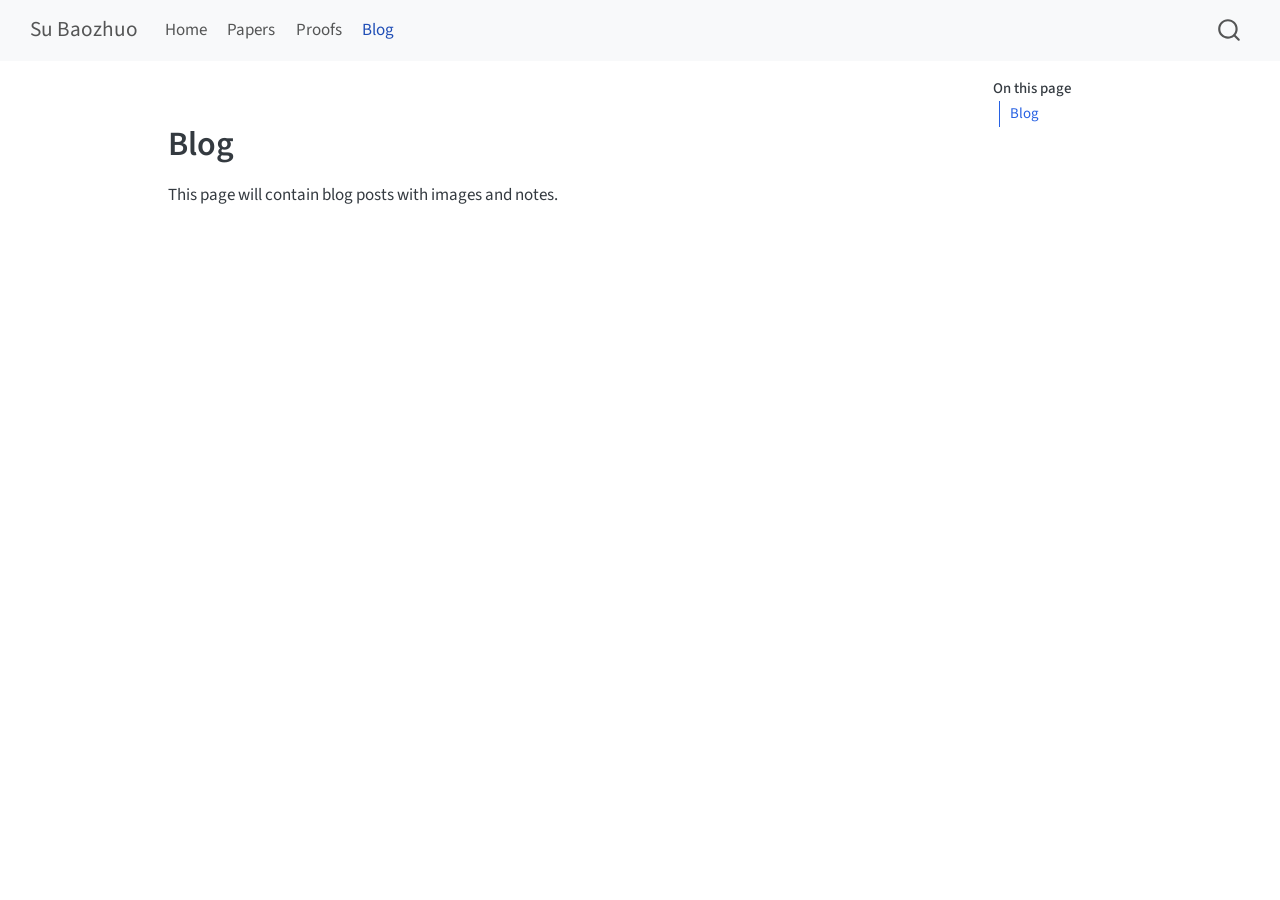
==== docs/blog.html @ 8534a6cc "Initial site" ====
<!DOCTYPE html>
<html xmlns="http://www.w3.org/1999/xhtml" lang="en" xml:lang="en"><head>

<meta charset="utf-8">
<meta name="generator" content="quarto-1.9.36">

<meta name="viewport" content="width=device-width, initial-scale=1.0, user-scalable=yes">


<title>blog – Su Baozhuo</title>
<style>
/* Default styles provided by pandoc.
** See https://pandoc.org/MANUAL.html#variables-for-html for config info.
*/
code{white-space: pre-wrap;}
span.smallcaps{font-variant: small-caps;}
div.columns{display: flex; gap: min(4vw, 1.5em);}
div.column{flex: auto; overflow-x: auto;}
div.hanging-indent{margin-left: 1.5em; text-indent: -1.5em;}
ul.task-list{list-style: none;}
ul.task-list li input[type="checkbox"] {
  width: 0.8em;
  margin: 0 0.8em 0.2em -1em; /* quarto-specific, see https://github.com/quarto-dev/quarto-cli/issues/4556 */ 
  vertical-align: middle;
}
</style>


<script src="site_libs/quarto-nav/quarto-nav.js"></script>
<script src="site_libs/quarto-nav/headroom.min.js"></script>
<script src="site_libs/clipboard/clipboard.min.js"></script>
<script src="site_libs/quarto-search/autocomplete.umd.js"></script>
<script src="site_libs/quarto-search/fuse.min.js"></script>
<script src="site_libs/quarto-search/quarto-search.js"></script>
<meta name="quarto:offset" content="./">
<script src="site_libs/quarto-html/quarto.js" type="module"></script>
<script src="site_libs/quarto-html/tabsets/tabsets.js" type="module"></script>
<script src="site_libs/quarto-html/popper.min.js"></script>
<script src="site_libs/quarto-html/tippy.umd.min.js"></script>
<script src="site_libs/quarto-html/anchor.min.js"></script>
<link href="site_libs/quarto-html/tippy.css" rel="stylesheet">
<link href="site_libs/quarto-html/quarto-syntax-highlighting-845c23b38eaddc0f92fda52bfe77a8c8.css" rel="stylesheet" id="quarto-text-highlighting-styles">
<script src="site_libs/bootstrap/bootstrap.min.js"></script>
<link href="site_libs/bootstrap/bootstrap-icons.css" rel="stylesheet">
<link href="site_libs/bootstrap/bootstrap-158031087360bce0ff56dc785ce39e06.min.css" rel="stylesheet" append-hash="true" id="quarto-bootstrap" data-mode="light">
<script id="quarto-search-options" type="application/json">{
  "location": "navbar",
  "copy-button": false,
  "collapse-after": 3,
  "panel-placement": "end",
  "type": "overlay",
  "limit": 50,
  "keyboard-shortcut": [
    "f",
    "/",
    "s"
  ],
  "show-item-context": false,
  "language": {
    "search-no-results-text": "No results",
    "search-matching-documents-text": "matching documents",
    "search-copy-link-title": "Copy link to search",
    "search-hide-matches-text": "Hide additional matches",
    "search-more-match-text": "more match in this document",
    "search-more-matches-text": "more matches in this document",
    "search-clear-button-title": "Clear",
    "search-text-placeholder": "",
    "search-detached-cancel-button-title": "Cancel",
    "search-submit-button-title": "Submit",
    "search-label": "Search"
  }
}</script>


</head>

<body class="nav-fixed quarto-light">

<div id="quarto-search-results"></div>
  <header id="quarto-header" class="headroom fixed-top">
    <nav class="navbar navbar-expand-lg " data-bs-theme="dark">
      <div class="navbar-container container-fluid">
      <div class="navbar-brand-container mx-auto">
    <a class="navbar-brand" href="./index.html">
    <span class="navbar-title">Su Baozhuo</span>
    </a>
  </div>
            <div id="quarto-search" class="" title="Search"></div>
          <button class="navbar-toggler" type="button" data-bs-toggle="collapse" data-bs-target="#navbarCollapse" aria-controls="navbarCollapse" role="menu" aria-expanded="false" aria-label="Toggle navigation" onclick="if (window.quartoToggleHeadroom) { window.quartoToggleHeadroom(); }">
  <span class="navbar-toggler-icon"></span>
</button>
          <div class="collapse navbar-collapse" id="navbarCollapse">
            <ul class="navbar-nav navbar-nav-scroll me-auto">
  <li class="nav-item">
    <a class="nav-link" href="./index.html"> 
<span class="menu-text">Home</span></a>
  </li>  
  <li class="nav-item">
    <a class="nav-link" href="./papers.html"> 
<span class="menu-text">Papers</span></a>
  </li>  
  <li class="nav-item">
    <a class="nav-link" href="./proofs.html"> 
<span class="menu-text">Proofs</span></a>
  </li>  
  <li class="nav-item">
    <a class="nav-link active" href="./blog.html" aria-current="page"> 
<span class="menu-text">Blog</span></a>
  </li>  
</ul>
          </div> <!-- /navcollapse -->
            <div class="quarto-navbar-tools">
</div>
      </div> <!-- /container-fluid -->
    </nav>
</header>
<!-- content -->
<div id="quarto-content" class="quarto-container page-columns page-rows-contents page-layout-article page-navbar">
<!-- sidebar -->
<!-- margin-sidebar -->
    <div id="quarto-margin-sidebar" class="sidebar margin-sidebar">
        <nav id="TOC" role="doc-toc" class="toc-active">
    <h2 id="toc-title">On this page</h2>
   
  <ul>
  <li><a href="#blog" id="toc-blog" class="nav-link active" data-scroll-target="#blog">Blog</a></li>
  </ul>
</nav>
    </div>
<!-- main -->
<main class="content" id="quarto-document-content"><header id="title-block-header" class="quarto-title-block"></header>




<section id="blog" class="level1">
<h1>Blog</h1>
<p>This page will contain blog posts with images and notes.</p>


</section>

</main> <!-- /main -->
<script id="quarto-html-after-body" type="application/javascript">
  window.document.addEventListener("DOMContentLoaded", function (event) {
    const icon = "";
    const anchorJS = new window.AnchorJS();
    anchorJS.options = {
      placement: 'right',
      icon: icon
    };
    anchorJS.add('.anchored');
    const isCodeAnnotation = (el) => {
      for (const clz of el.classList) {
        if (clz.startsWith('code-annotation-')) {                     
          return true;
        }
      }
      return false;
    }
    const onCopySuccess = function(e) {
      // button target
      const button = e.trigger;
      // don't keep focus
      button.blur();
      // flash "checked"
      button.classList.add('code-copy-button-checked');
      var currentTitle = button.getAttribute("title");
      button.setAttribute("title", "Copied!");
      let tooltip;
      if (window.bootstrap) {
        button.setAttribute("data-bs-toggle", "tooltip");
        button.setAttribute("data-bs-placement", "left");
        button.setAttribute("data-bs-title", "Copied!");
        tooltip = new bootstrap.Tooltip(button, 
          { trigger: "manual", 
            customClass: "code-copy-button-tooltip",
            offset: [0, -8]});
        tooltip.show();    
      }
      setTimeout(function() {
        if (tooltip) {
          tooltip.hide();
          button.removeAttribute("data-bs-title");
          button.removeAttribute("data-bs-toggle");
          button.removeAttribute("data-bs-placement");
        }
        button.setAttribute("title", currentTitle);
        button.classList.remove('code-copy-button-checked');
      }, 1000);
      // clear code selection
      e.clearSelection();
    }
    const getTextToCopy = function(trigger) {
      const outerScaffold = trigger.parentElement.cloneNode(true);
      const codeEl = outerScaffold.querySelector('code');
      for (const childEl of codeEl.children) {
        if (isCodeAnnotation(childEl)) {
          childEl.remove();
        }
      }
      return codeEl.innerText;
    }
    const clipboard = new window.ClipboardJS('.code-copy-button:not([data-in-quarto-modal])', {
      text: getTextToCopy
    });
    clipboard.on('success', onCopySuccess);
    if (window.document.getElementById('quarto-embedded-source-code-modal')) {
      const clipboardModal = new window.ClipboardJS('.code-copy-button[data-in-quarto-modal]', {
        text: getTextToCopy,
        container: window.document.getElementById('quarto-embedded-source-code-modal')
      });
      clipboardModal.on('success', onCopySuccess);
    }
      var localhostRegex = new RegExp(/^(?:http|https):\/\/localhost\:?[0-9]*\//);
      var mailtoRegex = new RegExp(/^mailto:/);
        var filterRegex = new RegExp('/' + window.location.host + '/');
      var isInternal = (href) => {
          return filterRegex.test(href) || localhostRegex.test(href) || mailtoRegex.test(href);
      }
      // Inspect non-navigation links and adorn them if external
     var links = window.document.querySelectorAll('a[href]:not(.nav-link):not(.navbar-brand):not(.toc-action):not(.sidebar-link):not(.sidebar-item-toggle):not(.pagination-link):not(.no-external):not([aria-hidden]):not(.dropdown-item):not(.quarto-navigation-tool):not(.about-link)');
      for (var i=0; i<links.length; i++) {
        const link = links[i];
        if (!isInternal(link.href)) {
          // undo the damage that might have been done by quarto-nav.js in the case of
          // links that we want to consider external
          if (link.dataset.originalHref !== undefined) {
            link.href = link.dataset.originalHref;
          }
        }
      }
    function tippyHover(el, contentFn, onTriggerFn, onUntriggerFn) {
      const config = {
        allowHTML: true,
        maxWidth: 500,
        delay: 100,
        arrow: false,
        appendTo: function(el) {
            return el.parentElement;
        },
        interactive: true,
        interactiveBorder: 10,
        theme: 'quarto',
        placement: 'bottom-start',
      };
      if (contentFn) {
        config.content = contentFn;
      }
      if (onTriggerFn) {
        config.onTrigger = onTriggerFn;
      }
      if (onUntriggerFn) {
        config.onUntrigger = onUntriggerFn;
      }
      window.tippy(el, config); 
    }
    const noterefs = window.document.querySelectorAll('a[role="doc-noteref"]');
    for (var i=0; i<noterefs.length; i++) {
      const ref = noterefs[i];
      tippyHover(ref, function() {
        // use id or data attribute instead here
        let href = ref.getAttribute('data-footnote-href') || ref.getAttribute('href');
        try { href = new URL(href).hash; } catch {}
        const id = href.replace(/^#\/?/, "");
        const note = window.document.getElementById(id);
        if (note) {
          return note.innerHTML;
        } else {
          return "";
        }
      });
    }
    const xrefs = window.document.querySelectorAll('a.quarto-xref');
    const processXRef = (id, note) => {
      // Strip column container classes
      const stripColumnClz = (el) => {
        el.classList.remove("page-full", "page-columns");
        if (el.children) {
          for (const child of el.children) {
            stripColumnClz(child);
          }
        }
      }
      stripColumnClz(note)
      if (id === null || id.startsWith('sec-')) {
        // Special case sections, only their first couple elements
        const container = document.createElement("div");
        if (note.children && note.children.length > 2) {
          container.appendChild(note.children[0].cloneNode(true));
          for (let i = 1; i < note.children.length; i++) {
            const child = note.children[i];
            if (child.tagName === "P" && child.innerText === "") {
              continue;
            } else {
              container.appendChild(child.cloneNode(true));
              break;
            }
          }
          if (window.Quarto?.typesetMath) {
            window.Quarto.typesetMath(container);
          }
          return container.innerHTML
        } else {
          if (window.Quarto?.typesetMath) {
            window.Quarto.typesetMath(note);
          }
          return note.innerHTML;
        }
      } else {
        // Remove any anchor links if they are present
        const anchorLink = note.querySelector('a.anchorjs-link');
        if (anchorLink) {
          anchorLink.remove();
        }
        if (window.Quarto?.typesetMath) {
          window.Quarto.typesetMath(note);
        }
        if (note.classList.contains("callout")) {
          return note.outerHTML;
        } else {
          return note.innerHTML;
        }
      }
    }
    for (var i=0; i<xrefs.length; i++) {
      const xref = xrefs[i];
      tippyHover(xref, undefined, function(instance) {
        instance.disable();
        let url = xref.getAttribute('href');
        let hash = undefined; 
        if (url.startsWith('#')) {
          hash = url;
        } else {
          try { hash = new URL(url).hash; } catch {}
        }
        if (hash) {
          const id = hash.replace(/^#\/?/, "");
          const note = window.document.getElementById(id);
          if (note !== null) {
            try {
              const html = processXRef(id, note.cloneNode(true));
              instance.setContent(html);
            } finally {
              instance.enable();
              instance.show();
            }
          } else {
            // See if we can fetch this
            fetch(url.split('#')[0])
            .then(res => res.text())
            .then(html => {
              const parser = new DOMParser();
              const htmlDoc = parser.parseFromString(html, "text/html");
              const note = htmlDoc.getElementById(id);
              if (note !== null) {
                const html = processXRef(id, note);
                instance.setContent(html);
              } 
            }).finally(() => {
              instance.enable();
              instance.show();
            });
          }
        } else {
          // See if we can fetch a full url (with no hash to target)
          // This is a special case and we should probably do some content thinning / targeting
          fetch(url)
          .then(res => res.text())
          .then(html => {
            const parser = new DOMParser();
            const htmlDoc = parser.parseFromString(html, "text/html");
            const note = htmlDoc.querySelector('main.content');
            if (note !== null) {
              // This should only happen for chapter cross references
              // (since there is no id in the URL)
              // remove the first header
              if (note.children.length > 0 && note.children[0].tagName === "HEADER") {
                note.children[0].remove();
              }
              const html = processXRef(null, note);
              instance.setContent(html);
            } 
          }).finally(() => {
            instance.enable();
            instance.show();
          });
        }
      }, function(instance) {
      });
    }
        let selectedAnnoteEl;
        const selectorForAnnotation = ( cell, annotation) => {
          let cellAttr = 'data-code-cell="' + cell + '"';
          let lineAttr = 'data-code-annotation="' +  annotation + '"';
          const selector = 'span[' + cellAttr + '][' + lineAttr + ']';
          return selector;
        }
        const selectCodeLines = (annoteEl) => {
          const doc = window.document;
          const targetCell = annoteEl.getAttribute("data-target-cell");
          const targetAnnotation = annoteEl.getAttribute("data-target-annotation");
          const annoteSpan = window.document.querySelector(selectorForAnnotation(targetCell, targetAnnotation));
          const lines = annoteSpan.getAttribute("data-code-lines").split(",");
          const lineIds = lines.map((line) => {
            return targetCell + "-" + line;
          })
          let top = null;
          let height = null;
          let parent = null;
          if (lineIds.length > 0) {
              //compute the position of the single el (top and bottom and make a div)
              const el = window.document.getElementById(lineIds[0]);
              top = el.offsetTop;
              height = el.offsetHeight;
              parent = el.parentElement.parentElement;
            if (lineIds.length > 1) {
              const lastEl = window.document.getElementById(lineIds[lineIds.length - 1]);
              const bottom = lastEl.offsetTop + lastEl.offsetHeight;
              height = bottom - top;
            }
            if (top !== null && height !== null && parent !== null) {
              // cook up a div (if necessary) and position it 
              let div = window.document.getElementById("code-annotation-line-highlight");
              if (div === null) {
                div = window.document.createElement("div");
                div.setAttribute("id", "code-annotation-line-highlight");
                div.style.position = 'absolute';
                parent.appendChild(div);
              }
              div.style.top = top - 2 + "px";
              div.style.height = height + 4 + "px";
              div.style.left = 0;
              let gutterDiv = window.document.getElementById("code-annotation-line-highlight-gutter");
              if (gutterDiv === null) {
                gutterDiv = window.document.createElement("div");
                gutterDiv.setAttribute("id", "code-annotation-line-highlight-gutter");
                gutterDiv.style.position = 'absolute';
                const codeCell = window.document.getElementById(targetCell);
                const gutter = codeCell.querySelector('.code-annotation-gutter');
                gutter.appendChild(gutterDiv);
              }
              gutterDiv.style.top = top - 2 + "px";
              gutterDiv.style.height = height + 4 + "px";
            }
            selectedAnnoteEl = annoteEl;
          }
        };
        const unselectCodeLines = () => {
          const elementsIds = ["code-annotation-line-highlight", "code-annotation-line-highlight-gutter"];
          elementsIds.forEach((elId) => {
            const div = window.document.getElementById(elId);
            if (div) {
              div.remove();
            }
          });
          selectedAnnoteEl = undefined;
        };
          // Handle positioning of the toggle
      window.addEventListener(
        "resize",
        throttle(() => {
          elRect = undefined;
          if (selectedAnnoteEl) {
            selectCodeLines(selectedAnnoteEl);
          }
        }, 10)
      );
      function throttle(fn, ms) {
      let throttle = false;
      let timer;
        return (...args) => {
          if(!throttle) { // first call gets through
              fn.apply(this, args);
              throttle = true;
          } else { // all the others get throttled
              if(timer) clearTimeout(timer); // cancel #2
              timer = setTimeout(() => {
                fn.apply(this, args);
                timer = throttle = false;
              }, ms);
          }
        };
      }
        // Attach click handler to the DT
        const annoteDls = window.document.querySelectorAll('dt[data-target-cell]');
        for (const annoteDlNode of annoteDls) {
          annoteDlNode.addEventListener('click', (event) => {
            const clickedEl = event.target;
            if (clickedEl !== selectedAnnoteEl) {
              unselectCodeLines();
              const activeEl = window.document.querySelector('dt[data-target-cell].code-annotation-active');
              if (activeEl) {
                activeEl.classList.remove('code-annotation-active');
              }
              selectCodeLines(clickedEl);
              clickedEl.classList.add('code-annotation-active');
            } else {
              // Unselect the line
              unselectCodeLines();
              clickedEl.classList.remove('code-annotation-active');
            }
          });
        }
    const findCites = (el) => {
      const parentEl = el.parentElement;
      if (parentEl) {
        const cites = parentEl.dataset.cites;
        if (cites) {
          return {
            el,
            cites: cites.split(' ')
          };
        } else {
          return findCites(el.parentElement)
        }
      } else {
        return undefined;
      }
    };
    var bibliorefs = window.document.querySelectorAll('a[role="doc-biblioref"]');
    for (var i=0; i<bibliorefs.length; i++) {
      const ref = bibliorefs[i];
      const citeInfo = findCites(ref);
      if (citeInfo) {
        tippyHover(citeInfo.el, function() {
          var popup = window.document.createElement('div');
          citeInfo.cites.forEach(function(cite) {
            var citeDiv = window.document.createElement('div');
            citeDiv.classList.add('hanging-indent');
            citeDiv.classList.add('csl-entry');
            var biblioDiv = window.document.getElementById('ref-' + cite);
            if (biblioDiv) {
              citeDiv.innerHTML = biblioDiv.innerHTML;
            }
            popup.appendChild(citeDiv);
          });
          return popup.innerHTML;
        });
      }
    }
  });
  </script>
</div> <!-- /content -->




</body></html>
---- docs/site_libs/quarto-html/tippy.css ----
.tippy-box[data-animation=fade][data-state=hidden]{opacity:0}[data-tippy-root]{max-width:calc(100vw - 10px)}.tippy-box{position:relative;background-color:#333;color:#fff;border-radius:4px;font-size:14px;line-height:1.4;white-space:normal;outline:0;transition-property:transform,visibility,opacity}.tippy-box[data-placement^=top]>.tippy-arrow{bottom:0}.tippy-box[data-placement^=top]>.tippy-arrow:before{bottom:-7px;left:0;border-width:8px 8px 0;border-top-color:initial;transform-origin:center top}.tippy-box[data-placement^=bottom]>.tippy-arrow{top:0}.tippy-box[data-placement^=bottom]>.tippy-arrow:before{top:-7px;left:0;border-width:0 8px 8px;border-bottom-color:initial;transform-origin:center bottom}.tippy-box[data-placement^=left]>.tippy-arrow{right:0}.tippy-box[data-placement^=left]>.tippy-arrow:before{border-width:8px 0 8px 8px;border-left-color:initial;right:-7px;transform-origin:center left}.tippy-box[data-placement^=right]>.tippy-arrow{left:0}.tippy-box[data-placement^=right]>.tippy-arrow:before{left:-7px;border-width:8px 8px 8px 0;border-right-color:initial;transform-origin:center right}.tippy-box[data-inertia][data-state=visible]{transition-timing-function:cubic-bezier(.54,1.5,.38,1.11)}.tippy-arrow{width:16px;height:16px;color:#333}.tippy-arrow:before{content:"";position:absolute;border-color:transparent;border-style:solid}.tippy-content{position:relative;padding:5px 9px;z-index:1}
---- docs/site_libs/quarto-html/quarto-syntax-highlighting-845c23b38eaddc0f92fda52bfe77a8c8.css ----
/* quarto syntax highlight colors */
:root {
  --quarto-hl-ot-color: #003B4F;
  --quarto-hl-at-color: #657422;
  --quarto-hl-ss-color: #20794D;
  --quarto-hl-an-color: #5E5E5E;
  --quarto-hl-fu-color: #4758AB;
  --quarto-hl-st-color: #20794D;
  --quarto-hl-cf-color: #003B4F;
  --quarto-hl-op-color: #5E5E5E;
  --quarto-hl-er-color: #AD0000;
  --quarto-hl-bn-color: #AD0000;
  --quarto-hl-al-color: #AD0000;
  --quarto-hl-va-color: #111111;
  --quarto-hl-bu-color: inherit;
  --quarto-hl-ex-color: inherit;
  --quarto-hl-pp-color: #AD0000;
  --quarto-hl-in-color: #5E5E5E;
  --quarto-hl-vs-color: #20794D;
  --quarto-hl-wa-color: #5E5E5E;
  --quarto-hl-do-color: #5E5E5E;
  --quarto-hl-im-color: #00769E;
  --quarto-hl-ch-color: #20794D;
  --quarto-hl-dt-color: #AD0000;
  --quarto-hl-fl-color: #AD0000;
  --quarto-hl-co-color: #5E5E5E;
  --quarto-hl-cv-color: #5E5E5E;
  --quarto-hl-cn-color: #8f5902;
  --quarto-hl-sc-color: #5E5E5E;
  --quarto-hl-dv-color: #AD0000;
  --quarto-hl-kw-color: #003B4F;
}

/* other quarto variables */
:root {
  --quarto-font-monospace: SFMono-Regular, Menlo, Monaco, Consolas, "Liberation Mono", "Courier New", monospace;
}

/* syntax highlight based on Pandoc's rules */
pre > code.sourceCode > span {
  color: #003B4F;
}

code.sourceCode > span {
  color: #003B4F;
}

div.sourceCode,
div.sourceCode pre.sourceCode {
  color: #003B4F;
}

/* Normal */
code span {
  color: #003B4F;
}

/* Alert */
code span.al {
  color: #AD0000;
  font-style: inherit;
}

/* Annotation */
code span.an {
  color: #5E5E5E;
  font-style: inherit;
}

/* Attribute */
code span.at {
  color: #657422;
  font-style: inherit;
}

/* BaseN */
code span.bn {
  color: #AD0000;
  font-style: inherit;
}

/* BuiltIn */
code span.bu {
  font-style: inherit;
}

/* ControlFlow */
code span.cf {
  color: #003B4F;
  font-weight: bold;
  font-style: inherit;
}

/* Char */
code span.ch {
  color: #20794D;
  font-style: inherit;
}

/* Constant */
code span.cn {
  color: #8f5902;
  font-style: inherit;
}

/* Comment */
code span.co {
  color: #5E5E5E;
  font-style: inherit;
}

/* CommentVar */
code span.cv {
  color: #5E5E5E;
  font-style: italic;
}

/* Documentation */
code span.do {
  color: #5E5E5E;
  font-style: italic;
}

/* DataType */
code span.dt {
  color: #AD0000;
  font-style: inherit;
}

/* DecVal */
code span.dv {
  color: #AD0000;
  font-style: inherit;
}

/* Error */
code span.er {
  color: #AD0000;
  font-style: inherit;
}

/* Extension */
code span.ex {
  font-style: inherit;
}

/* Float */
code span.fl {
  color: #AD0000;
  font-style: inherit;
}

/* Function */
code span.fu {
  color: #4758AB;
  font-style: inherit;
}

/* Import */
code span.im {
  color: #00769E;
  font-style: inherit;
}

/* Information */
code span.in {
  color: #5E5E5E;
  font-style: inherit;
}

/* Keyword */
code span.kw {
  color: #003B4F;
  font-weight: bold;
  font-style: inherit;
}

/* Operator */
code span.op {
  color: #5E5E5E;
  font-style: inherit;
}

/* Other */
code span.ot {
  color: #003B4F;
  font-style: inherit;
}

/* Preprocessor */
code span.pp {
  color: #AD0000;
  font-style: inherit;
}

/* SpecialChar */
code span.sc {
  color: #5E5E5E;
  font-style: inherit;
}

/* SpecialString */
code span.ss {
  color: #20794D;
  font-style: inherit;
}

/* String */
code span.st {
  color: #20794D;
  font-style: inherit;
}

/* Variable */
code span.va {
  color: #111111;
  font-style: inherit;
}

/* VerbatimString */
code span.vs {
  color: #20794D;
  font-style: inherit;
}

/* Warning */
code span.wa {
  color: #5E5E5E;
  font-style: italic;
}

.prevent-inlining {
  content: "</";
}

/*# sourceMappingURL=ac89f0bb514bba72461919f78549e31c.css.map */
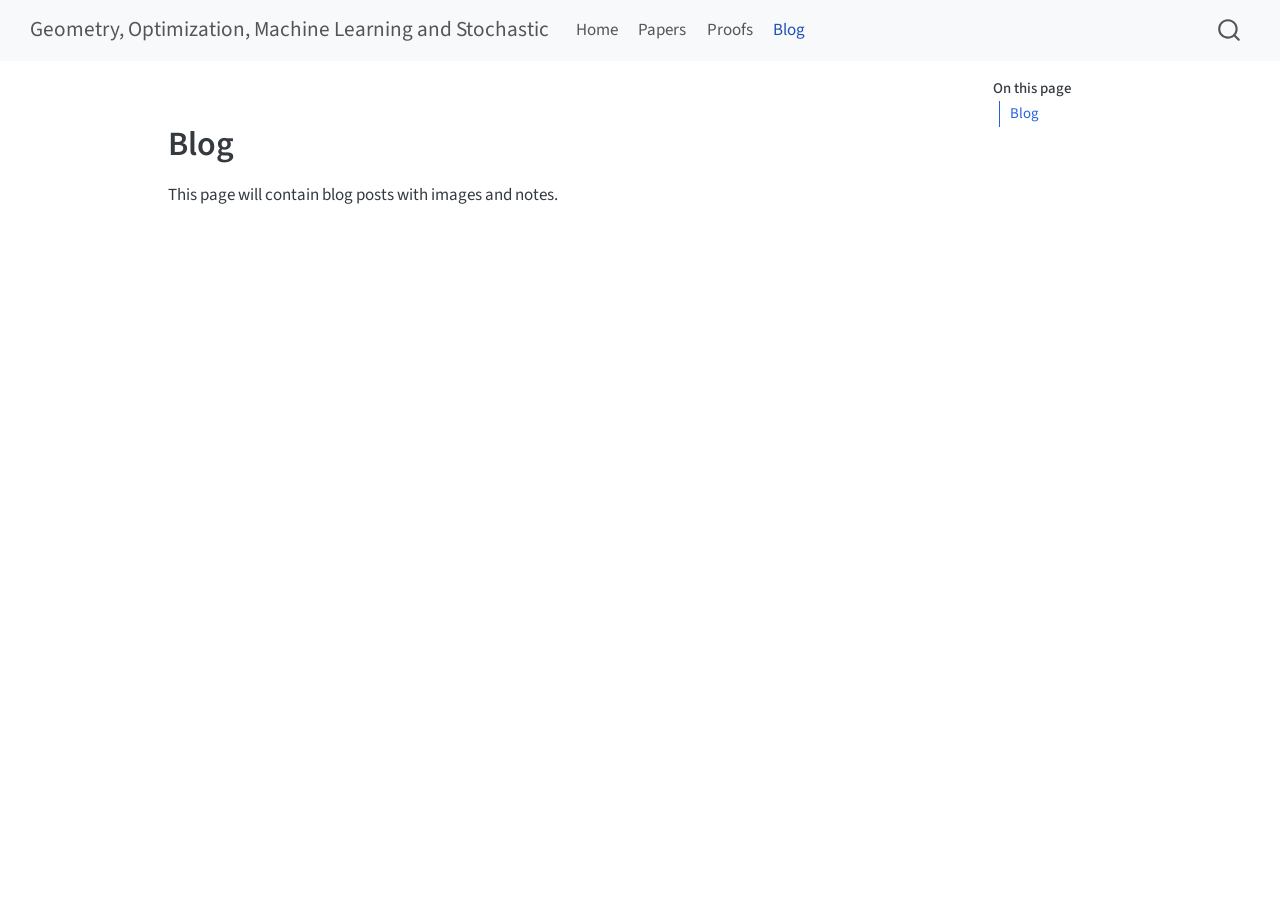
==== commit e8053b17: "Add NPJ paper" ====
--- a/docs/blog.html
+++ b/docs/blog.html
@@ -7,7 +7,7 @@
 <meta name="viewport" content="width=device-width, initial-scale=1.0, user-scalable=yes">
 
 
-<title>blog – Su Baozhuo</title>
+<title>blog – Geometry, Optimization, Machine Learning and Stochastic</title>
 <style>
 /* Default styles provided by pandoc.
 ** See https://pandoc.org/MANUAL.html#variables-for-html for config info.
@@ -82,7 +82,7 @@
       <div class="navbar-container container-fluid">
       <div class="navbar-brand-container mx-auto">
     <a class="navbar-brand" href="./index.html">
-    <span class="navbar-title">Su Baozhuo</span>
+    <span class="navbar-title">Geometry, Optimization, Machine Learning and Stochastic</span>
     </a>
   </div>
             <div id="quarto-search" class="" title="Search"></div>
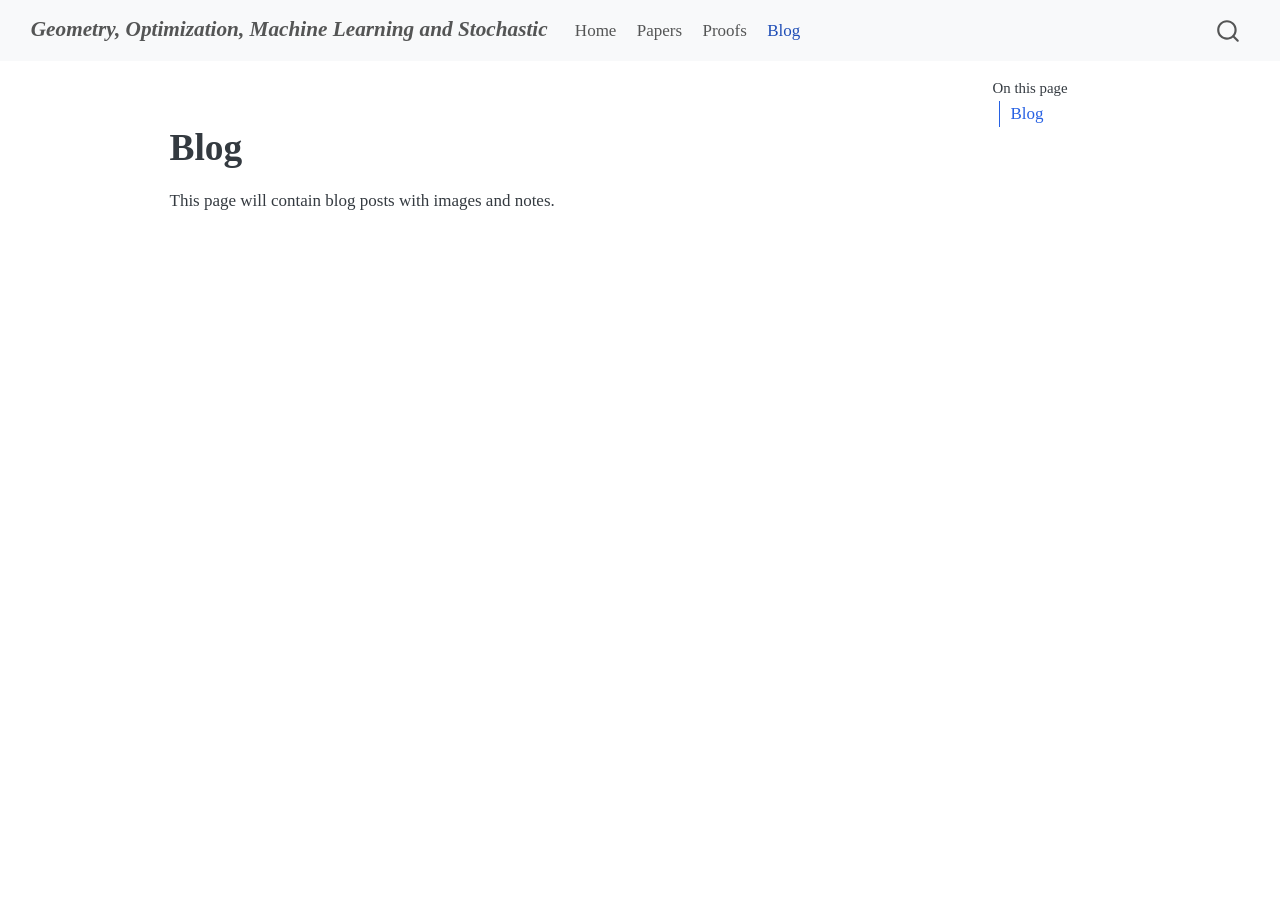
==== commit 4b8f8b08: "add profile phto and npj paper" ====
--- a/docs/blog.html
+++ b/docs/blog.html
@@ -72,6 +72,7 @@
 }</script>
 
 
+<link rel="stylesheet" href="style.css">
 </head>
 
 <body class="nav-fixed quarto-light">
--- a/docs/style.css
+++ b/docs/style.css
@@ -0,0 +1,56 @@
+body {
+    font-family: "Times New Roman", serif;
+    font-size: 18px;
+  }
+  
+  h1, h2, h3, h4 {
+    font-family: "Georgia", "Times New Roman", serif;
+  }
+  
+  h1 {
+    font-size: 2.2rem;
+  }
+  
+  h2 {
+    font-size: 1.6rem;
+  }
+  
+  h3 {
+    font-size: 1.3rem;
+  }
+  
+  p, li {
+    font-size: 1rem;
+  }
+  
+  .quarto-title-block .title,
+  h1.title {
+    font-family: "Georgia", "Times New Roman", serif;
+    font-size: 2.4rem;
+    font-weight: 700;
+  }
+  
+  .navbar-brand {
+    font-style: italic;
+    font-weight: 700;
+  }
+
+  .navbar-nav {
+    font-size: 1rem;
+  }
+
+  .home-hero {
+    display: flex;
+    align-items: flex-start;
+    gap: 24px;
+    margin-top: 12px;
+  }
+
+  .home-photo {
+    width: 180px;
+    max-width: 100%;
+    border-radius: 12px;
+  }
+  .home-text {
+    flex: 1;
+  }
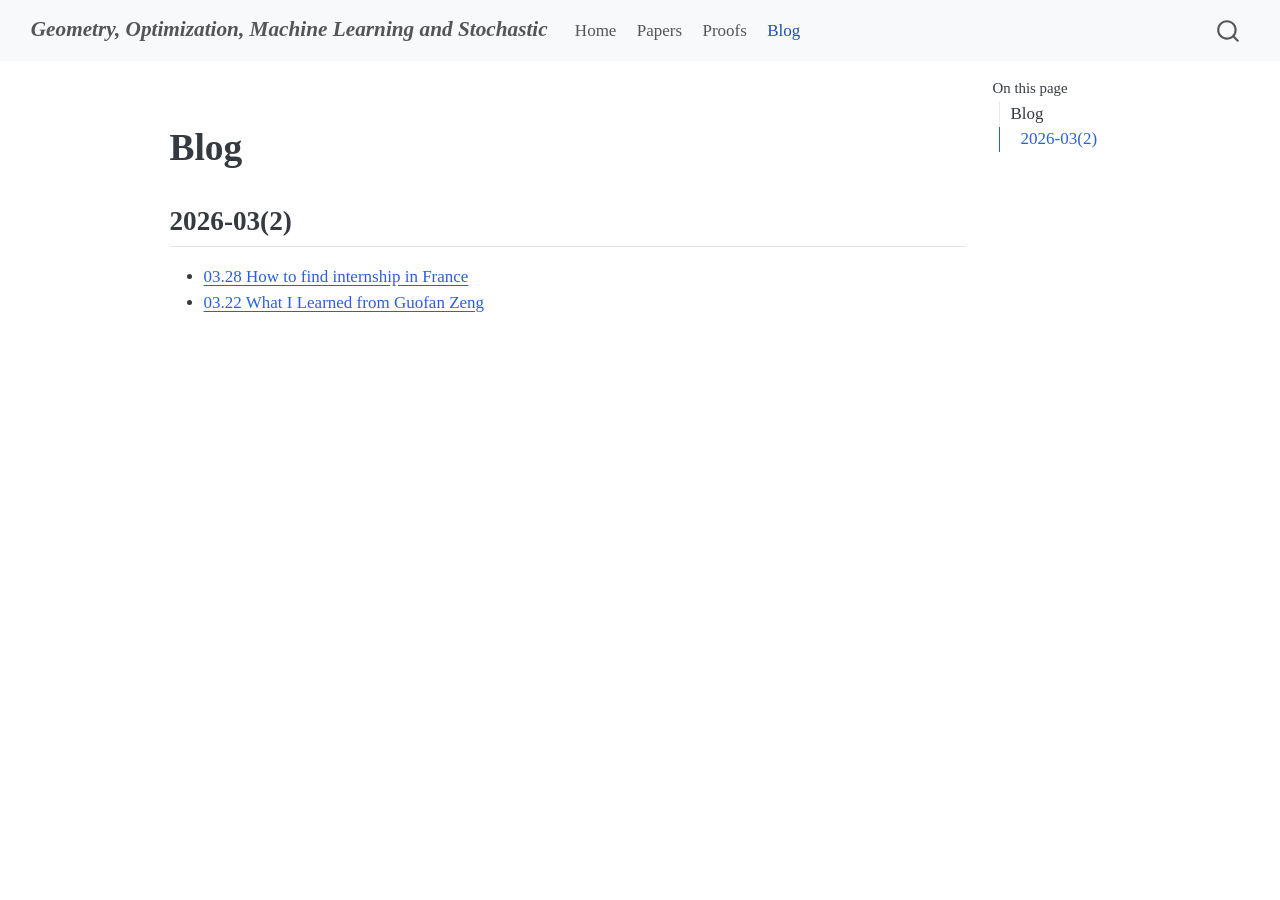
==== commit 4a2eeb9c: "add blog 2026-03-28" ====
--- a/docs/blog.html
+++ b/docs/blog.html
@@ -124,7 +124,10 @@
     <h2 id="toc-title">On this page</h2>
    
   <ul>
-  <li><a href="#blog" id="toc-blog" class="nav-link active" data-scroll-target="#blog">Blog</a></li>
+  <li><a href="#blog" id="toc-blog" class="nav-link active" data-scroll-target="#blog">Blog</a>
+  <ul class="collapse">
+  <li><a href="#section" id="toc-section" class="nav-link" data-scroll-target="#section">2026-03(2)</a></li>
+  </ul></li>
   </ul>
 </nav>
     </div>
@@ -136,9 +139,15 @@
 
 <section id="blog" class="level1">
 <h1>Blog</h1>
-<p>This page will contain blog posts with images and notes.</p>
-
-
+<section id="section" class="level2">
+<h2 class="anchored" data-anchor-id="section">2026-03(2)</h2>
+<ul>
+<li><a href="./blog/2026-03-25.html">03.28 How to find internship in France</a></li>
+<li><a href="./blog/2026-03-22.html">03.22 What I Learned from Guofan Zeng</a></li>
+</ul>
+
+
+</section>
 </section>
 
 </main> <!-- /main -->
--- a/docs/style.css
+++ b/docs/style.css
@@ -39,18 +39,39 @@
     font-size: 1rem;
   }
 
+
   .home-hero {
     display: flex;
     align-items: flex-start;
     gap: 24px;
     margin-top: 12px;
+    flex-wrap: wrap;
   }
 
   .home-photo {
-    width: 180px;
+    width: 360px;
     max-width: 100%;
     border-radius: 12px;
+    display: block;
   }
+ 
+ 
+  .home-images{
+    display: flex;
+    flex-direction: row;
+    gap: 12px;
+    margin-top: -20px;
+    margin-left: -10px;
+    flex-wrap: wrap;
+ }
+
+
+
   .home-text {
     flex: 1;
+  }
+  .paper-title{
+    font-size: 1.5rem;
+    line-height: 1.3;
+    margin-bottom: 0.5rem;
   }
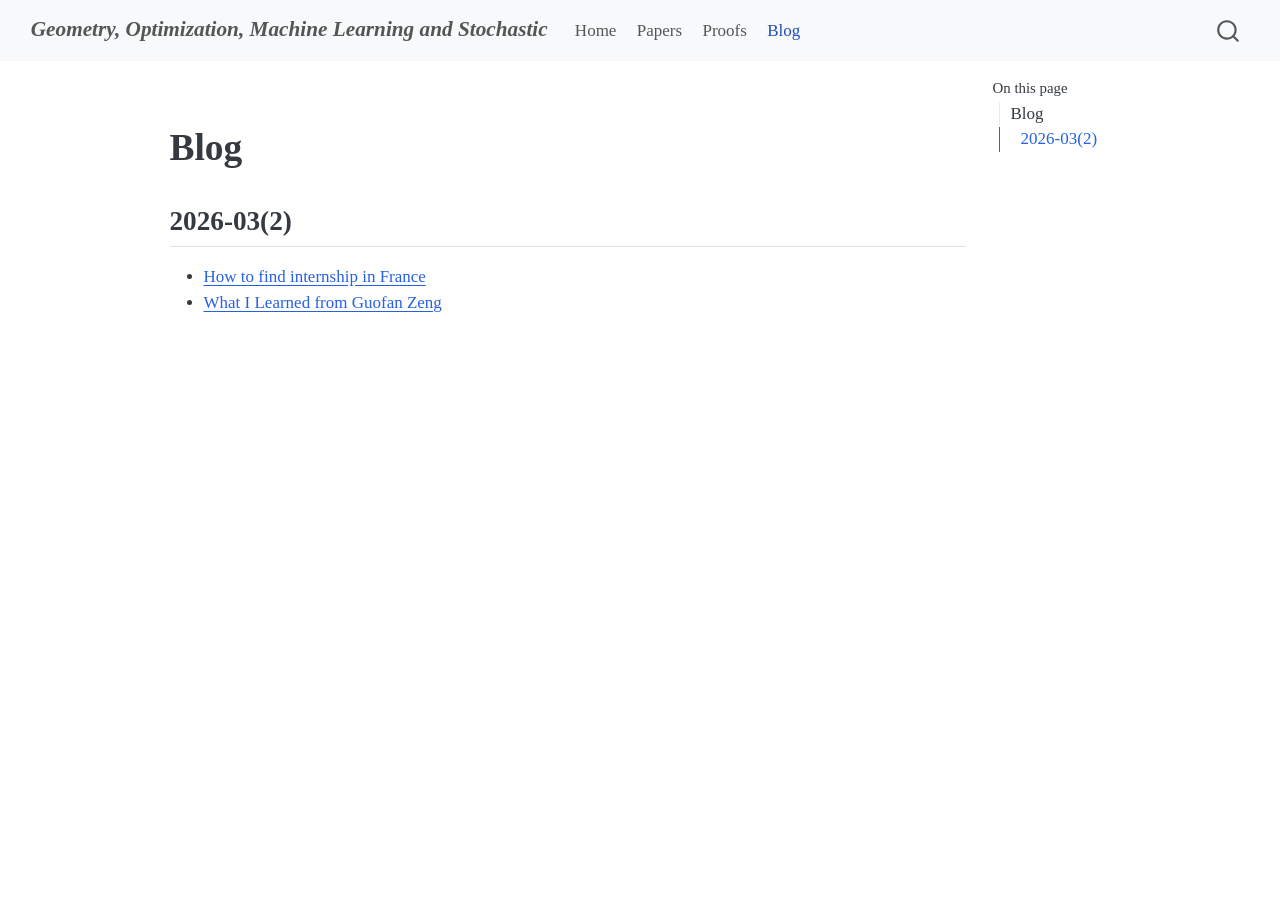
==== commit a84524ea: "small changes" ====
--- a/docs/blog.html
+++ b/docs/blog.html
@@ -142,8 +142,8 @@
 <section id="section" class="level2">
 <h2 class="anchored" data-anchor-id="section">2026-03(2)</h2>
 <ul>
-<li><a href="./blog/2026-03-25.html">03.28 How to find internship in France</a></li>
-<li><a href="./blog/2026-03-22.html">03.22 What I Learned from Guofan Zeng</a></li>
+<li><a href="./blog/2026-03-25.html">How to find internship in France</a></li>
+<li><a href="./blog/2026-03-22.html">What I Learned from Guofan Zeng</a></li>
 </ul>
 
 
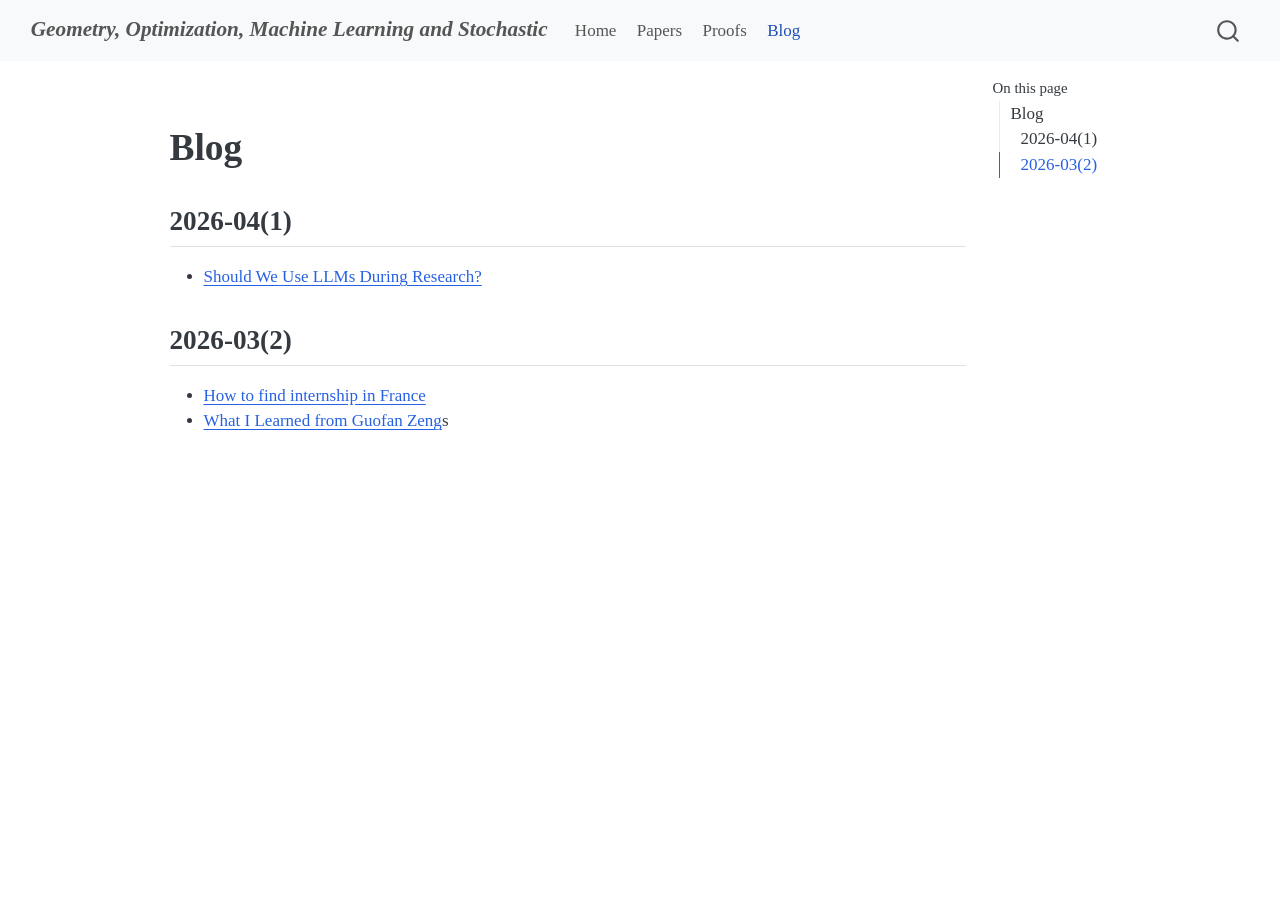
==== commit 698fb7d0: "add proofs" ====
--- a/docs/blog.html
+++ b/docs/blog.html
@@ -2,7 +2,7 @@
 <html xmlns="http://www.w3.org/1999/xhtml" lang="en" xml:lang="en"><head>
 
 <meta charset="utf-8">
-<meta name="generator" content="quarto-1.9.36">
+<meta name="generator" content="quarto-1.9.37">
 
 <meta name="viewport" content="width=device-width, initial-scale=1.0, user-scalable=yes">
 
@@ -39,7 +39,7 @@
 <script src="site_libs/quarto-html/tippy.umd.min.js"></script>
 <script src="site_libs/quarto-html/anchor.min.js"></script>
 <link href="site_libs/quarto-html/tippy.css" rel="stylesheet">
-<link href="site_libs/quarto-html/quarto-syntax-highlighting-845c23b38eaddc0f92fda52bfe77a8c8.css" rel="stylesheet" id="quarto-text-highlighting-styles">
+<link href="site_libs/quarto-html/quarto-syntax-highlighting-7f8f88aac4f3542376d5c11b86a4c14d.css" rel="stylesheet" id="quarto-text-highlighting-styles">
 <script src="site_libs/bootstrap/bootstrap.min.js"></script>
 <link href="site_libs/bootstrap/bootstrap-icons.css" rel="stylesheet">
 <link href="site_libs/bootstrap/bootstrap-158031087360bce0ff56dc785ce39e06.min.css" rel="stylesheet" append-hash="true" id="quarto-bootstrap" data-mode="light">
@@ -126,7 +126,8 @@
   <ul>
   <li><a href="#blog" id="toc-blog" class="nav-link active" data-scroll-target="#blog">Blog</a>
   <ul class="collapse">
-  <li><a href="#section" id="toc-section" class="nav-link" data-scroll-target="#section">2026-03(2)</a></li>
+  <li><a href="#section" id="toc-section" class="nav-link" data-scroll-target="#section">2026-04(1)</a></li>
+  <li><a href="#section-1" id="toc-section-1" class="nav-link" data-scroll-target="#section-1">2026-03(2)</a></li>
   </ul></li>
   </ul>
 </nav>
@@ -140,10 +141,16 @@
 <section id="blog" class="level1">
 <h1>Blog</h1>
 <section id="section" class="level2">
-<h2 class="anchored" data-anchor-id="section">2026-03(2)</h2>
+<h2 class="anchored" data-anchor-id="section">2026-04(1)</h2>
 <ul>
-<li><a href="./blog/2026-03-25.html">How to find internship in France</a></li>
-<li><a href="./blog/2026-03-22.html">What I Learned from Guofan Zeng</a></li>
+<li><a href="./blog/2026-04-01.html">Should We Use LLMs During Research?</a></li>
+</ul>
+</section>
+<section id="section-1" class="level2">
+<h2 class="anchored" data-anchor-id="section-1">2026-03(2)</h2>
+<ul>
+<li><a href="./blog/2026-03-30.html">How to find internship in France</a></li>
+<li><a href="./blog/2026-03-22.html">What I Learned from Guofan Zeng</a>s</li>
 </ul>
 
 
--- a/docs/site_libs/quarto-html/quarto-syntax-highlighting-7f8f88aac4f3542376d5c11b86a4c14d.css
+++ b/docs/site_libs/quarto-html/quarto-syntax-highlighting-7f8f88aac4f3542376d5c11b86a4c14d.css
@@ -0,0 +1,236 @@
+/* quarto syntax highlight colors */
+:root {
+  --quarto-hl-ot-color: #003B4F;
+  --quarto-hl-at-color: #657422;
+  --quarto-hl-ss-color: #20794D;
+  --quarto-hl-an-color: #5E5E5E;
+  --quarto-hl-fu-color: #4758AB;
+  --quarto-hl-st-color: #20794D;
+  --quarto-hl-cf-color: #003B4F;
+  --quarto-hl-op-color: #5E5E5E;
+  --quarto-hl-er-color: #AD0000;
+  --quarto-hl-bn-color: #AD0000;
+  --quarto-hl-al-color: #AD0000;
+  --quarto-hl-va-color: #111111;
+  --quarto-hl-bu-color: inherit;
+  --quarto-hl-ex-color: inherit;
+  --quarto-hl-pp-color: #AD0000;
+  --quarto-hl-in-color: #5E5E5E;
+  --quarto-hl-vs-color: #20794D;
+  --quarto-hl-wa-color: #5E5E5E;
+  --quarto-hl-do-color: #5E5E5E;
+  --quarto-hl-im-color: #00769E;
+  --quarto-hl-ch-color: #20794D;
+  --quarto-hl-dt-color: #AD0000;
+  --quarto-hl-fl-color: #AD0000;
+  --quarto-hl-co-color: #5E5E5E;
+  --quarto-hl-cv-color: #5E5E5E;
+  --quarto-hl-cn-color: #8f5902;
+  --quarto-hl-sc-color: #5E5E5E;
+  --quarto-hl-dv-color: #AD0000;
+  --quarto-hl-kw-color: #003B4F;
+}
+
+/* other quarto variables */
+:root {
+  --quarto-font-monospace: SFMono-Regular, Menlo, Monaco, Consolas, "Liberation Mono", "Courier New", monospace;
+}
+
+/* syntax highlight based on Pandoc's rules */
+pre > code.sourceCode > span {
+  color: #003B4F;
+}
+
+code.sourceCode > span {
+  color: #003B4F;
+}
+
+div.sourceCode,
+div.sourceCode pre.sourceCode {
+  color: #003B4F;
+}
+
+/* Normal */
+code span {
+  color: #003B4F;
+}
+
+/* Alert */
+code span.al {
+  color: #AD0000;
+  font-style: inherit;
+}
+
+/* Annotation */
+code span.an {
+  color: #5E5E5E;
+  font-style: inherit;
+}
+
+/* Attribute */
+code span.at {
+  color: #657422;
+  font-style: inherit;
+}
+
+/* BaseN */
+code span.bn {
+  color: #AD0000;
+  font-style: inherit;
+}
+
+/* BuiltIn */
+code span.bu {
+  font-style: inherit;
+}
+
+/* ControlFlow */
+code span.cf {
+  color: #003B4F;
+  font-weight: bold;
+  font-style: inherit;
+}
+
+/* Char */
+code span.ch {
+  color: #20794D;
+  font-style: inherit;
+}
+
+/* Constant */
+code span.cn {
+  color: #8f5902;
+  font-style: inherit;
+}
+
+/* Comment */
+code span.co {
+  color: #5E5E5E;
+  font-style: inherit;
+}
+
+/* CommentVar */
+code span.cv {
+  color: #5E5E5E;
+  font-style: italic;
+}
+
+/* Documentation */
+code span.do {
+  color: #5E5E5E;
+  font-style: italic;
+}
+
+/* DataType */
+code span.dt {
+  color: #AD0000;
+  font-style: inherit;
+}
+
+/* DecVal */
+code span.dv {
+  color: #AD0000;
+  font-style: inherit;
+}
+
+/* Error */
+code span.er {
+  color: #AD0000;
+  font-style: inherit;
+}
+
+/* Extension */
+code span.ex {
+  font-style: inherit;
+}
+
+/* Float */
+code span.fl {
+  color: #AD0000;
+  font-style: inherit;
+}
+
+/* Function */
+code span.fu {
+  color: #4758AB;
+  font-style: inherit;
+}
+
+/* Import */
+code span.im {
+  color: #00769E;
+  font-style: inherit;
+}
+
+/* Information */
+code span.in {
+  color: #5E5E5E;
+  font-style: inherit;
+}
+
+/* Keyword */
+code span.kw {
+  color: #003B4F;
+  font-weight: bold;
+  font-style: inherit;
+}
+
+/* Operator */
+code span.op {
+  color: #5E5E5E;
+  font-style: inherit;
+}
+
+/* Other */
+code span.ot {
+  color: #003B4F;
+  font-style: inherit;
+}
+
+/* Preprocessor */
+code span.pp {
+  color: #AD0000;
+  font-style: inherit;
+}
+
+/* SpecialChar */
+code span.sc {
+  color: #5E5E5E;
+  font-style: inherit;
+}
+
+/* SpecialString */
+code span.ss {
+  color: #20794D;
+  font-style: inherit;
+}
+
+/* String */
+code span.st {
+  color: #20794D;
+  font-style: inherit;
+}
+
+/* Variable */
+code span.va {
+  color: #111111;
+  font-style: inherit;
+}
+
+/* VerbatimString */
+code span.vs {
+  color: #20794D;
+  font-style: inherit;
+}
+
+/* Warning */
+code span.wa {
+  color: #5E5E5E;
+  font-style: italic;
+}
+
+.prevent-inlining {
+  content: "</";
+}
+
+/*# sourceMappingURL=789ad8cd35626ba772517505b42a116e.css.map */
